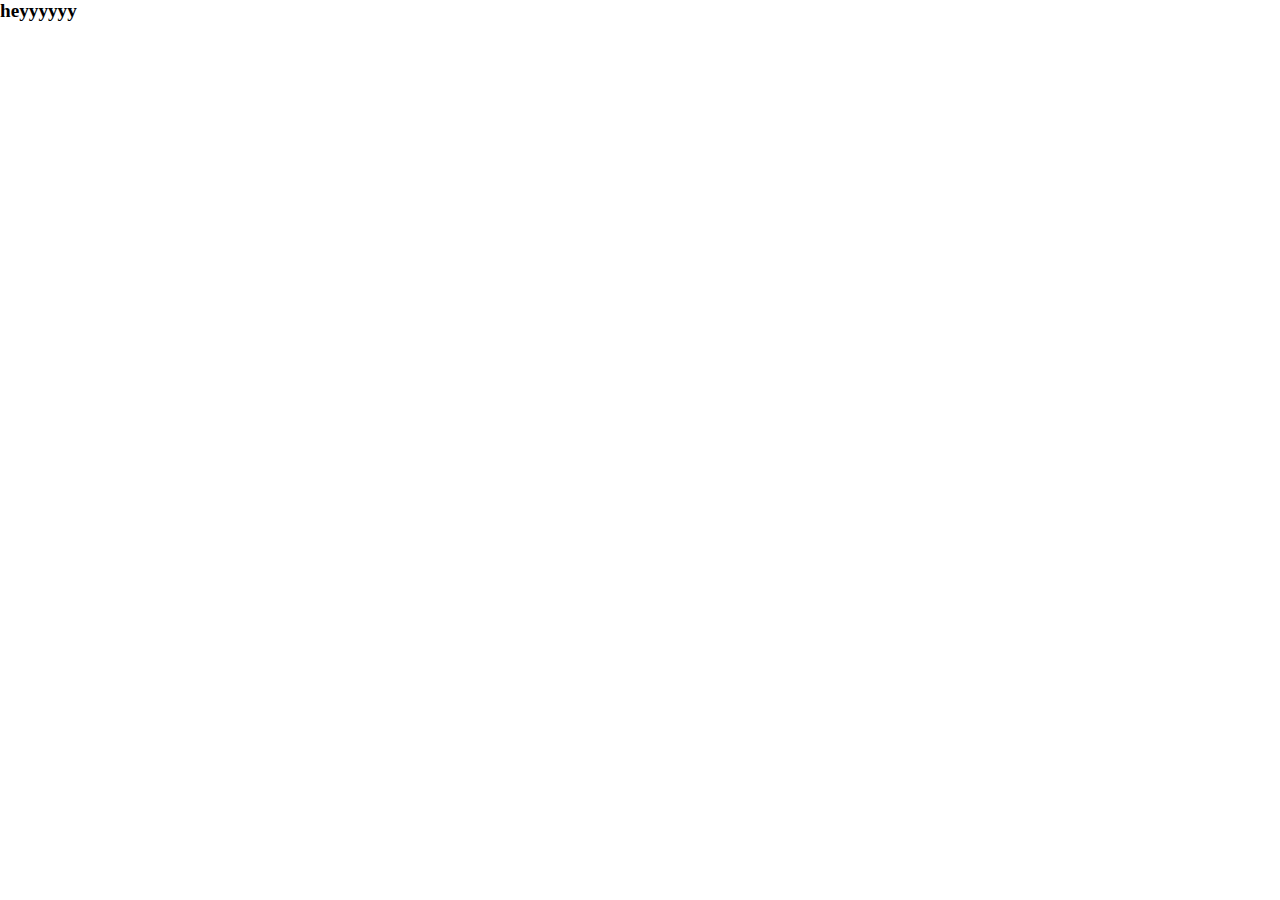
==== index.html @ 61428cb6 "creating HealthPro pages and adding the css reset styling" ====
<!DOCTYPE html>
<html lang="en">
<head>
  <meta charset="UTF-8">
  <meta name="viewport" content="width=device-width, initial-scale=1.0">
  <title>HealthPro</title>
  <link rel="stylesheet" href="./css/styles.css">
</head>
<body>
  <h1>heyyyyyy</h1>
</body>
</html>
---- css/styles.css ----
*,
*::before,
*::after{
    margin: 0;
    padding: 0;
    box-sizing: border-box;
}
:root{
  --background-color:#ffffff;
  --text-color:#000000;
  --font-family:"sans-serif";
  --font-weight:bold;
  --list-style-type:none;
  --text-align:center;
  --font-size:1.2rem;
  text-decoration: none;
}
html{
  scroll-behavior: smooth;
}
body{
  background-color: var(--background-color);
  color: var(--text-color);
  font-family: var(--font-family);
  font-family:sans-serif;
}
img{
  max-width: 100%;
  height: auto;
}
ul{
  list-style: none;
}
a{
  text-decoration: none;
  color: inherit;
}
h1,
h2,
h3,
h4,
h5,
h6{
  font-weight: var(--font-weight);
  font-family: var(--font-family);
  font-size: var(--font-size);
}
.container{
  width: 90%;
  margin: 0 auto;
}
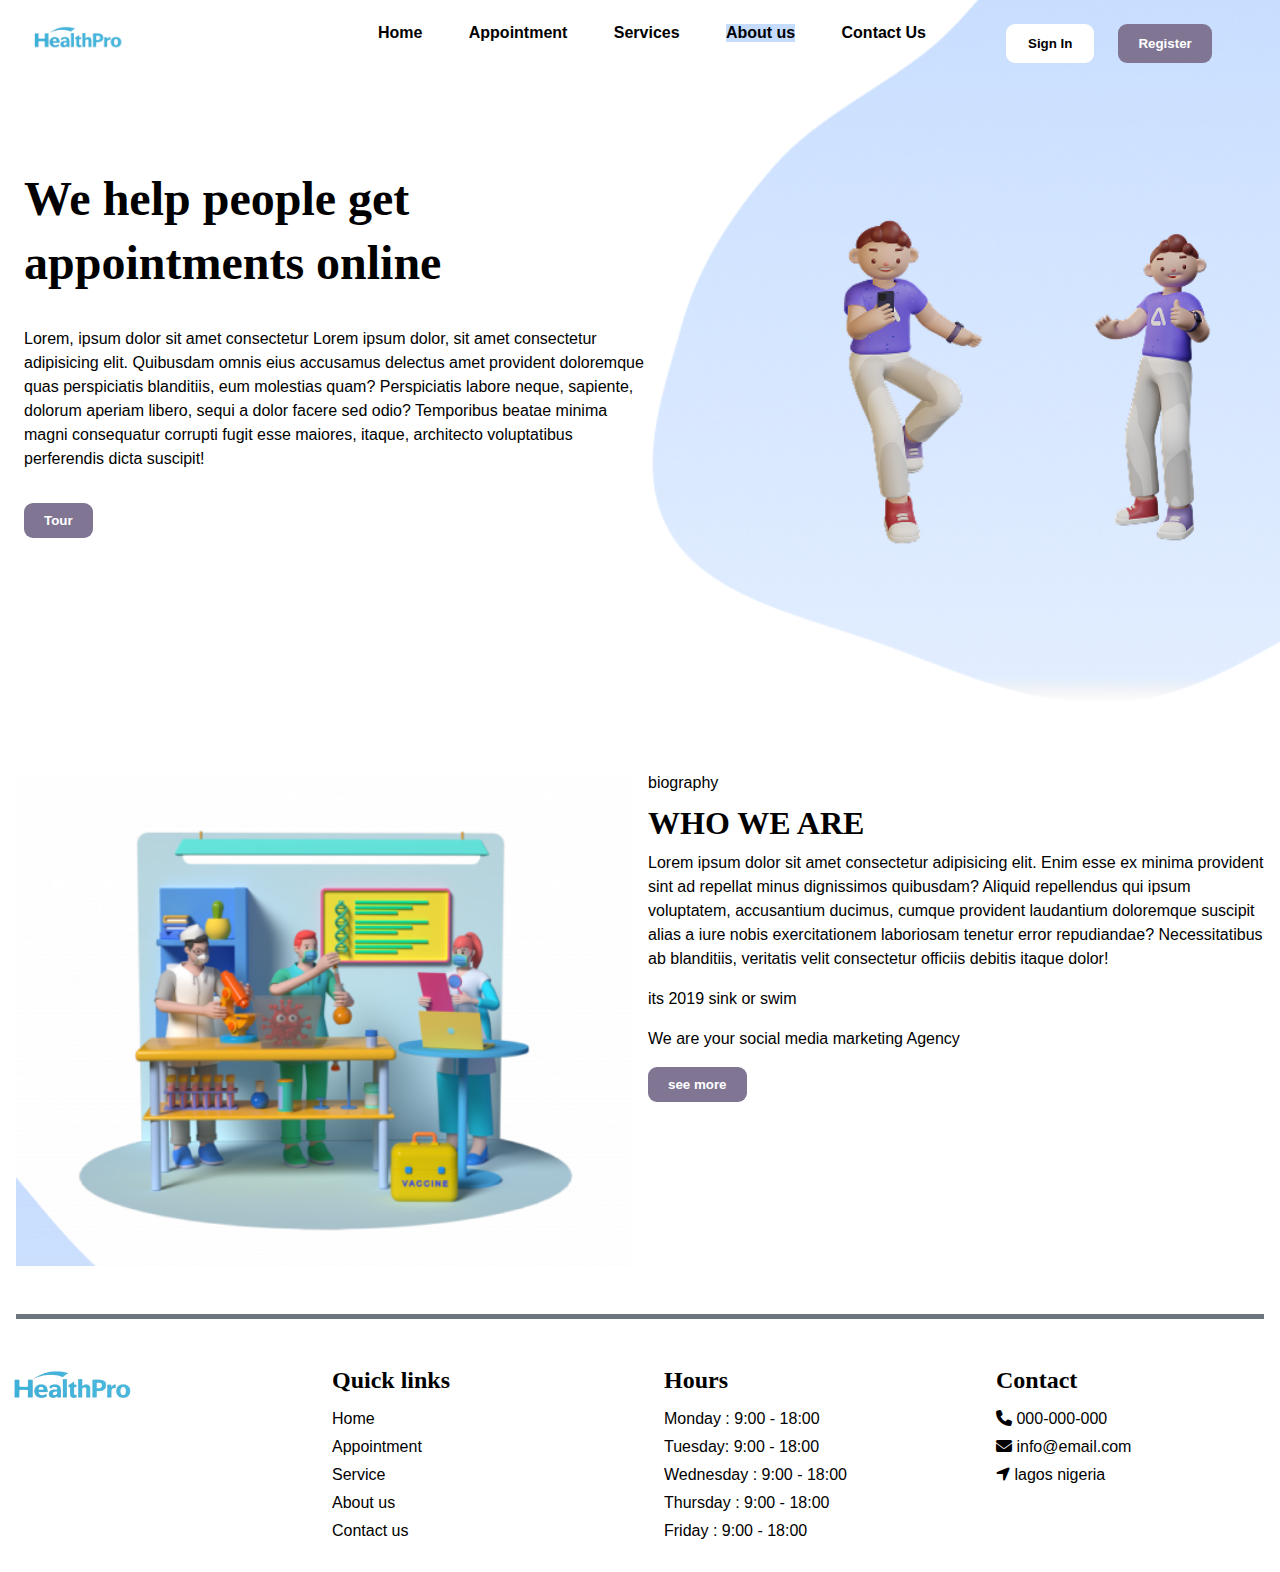
==== commit 20453175: "creating home page" ====
--- a/index.html
+++ b/index.html
@@ -1,12 +1,141 @@
 <!DOCTYPE html>
 <html lang="en">
-<head>
-  <meta charset="UTF-8">
-  <meta name="viewport" content="width=device-width, initial-scale=1.0">
-  <title>HealthPro</title>
-  <link rel="stylesheet" href="./css/styles.css">
-</head>
-<body>
-  <h1>heyyyyyy</h1>
-</body>
-</html>+  <head>
+    <meta charset="UTF-8" />
+    <meta name="viewport" content="width=device-width, initial-scale=1.0" />
+    <meta
+      name="description"
+      content="This is an online platform that connects patients with doctors. Patients can book appointments with doctors and get prescriptions online."
+    />
+    <title>HealthPro</title>
+    <link rel="stylesheet" href="./css/styles.css" />
+    <link
+      rel="stylesheet"
+      href="https://cdnjs.cloudflare.com/ajax/libs/font-awesome/6.7.2/css/all.min.css"
+      integrity="sha512-Evv84Mr4kqVGRNSgIGL/F/aIDqQb7xQ2vcrdIwxfjThSH8CSR7PBEakCr51Ck+w+/U6swU2Im1vVX0SVk9ABhg=="
+      crossorigin="anonymous"
+      referrerpolicy="no-referrer"
+    />
+  </head>
+  <body>
+    <!-- Navigation bar -->
+    <section class="first-container">
+      <section class="logo-container">
+        <img src="./images/healthPro-logo.png" alt="" />
+      </section>
+      <section class="navigation-container">
+        <ul>
+          <a href="./index.html"><li>Home</li></a>
+          <a href="./appointment.html"><li>Appointment</li></a>
+          <a href="./services.html"><li>Services</li></a>
+          <a href="./aboutUs.html">
+            <li class="Aboutus-container">About us</li></a
+          >
+          <a href="./contactUs.html"><li>Contact Us</li></a>
+        </ul>
+      </section>
+      <section class="nav-button">
+        <button class="login-button">Sign In</button>
+        <button class="register-button">Register</button>
+      </section>
+    </section>
+    <!-- Navigation bar -->
+    <!-- Hero section -->
+    <section class="second-container">
+      <section class="left-container">
+        <section class="head-text">
+          <h1>We help people get appointments online</h1>
+        </section>
+        <section class="paragraph-text">
+          <p>
+            Lorem, ipsum dolor sit amet consectetur Lorem ipsum dolor, sit amet
+            consectetur adipisicing elit. Quibusdam omnis eius accusamus
+            delectus amet provident doloremque quas perspiciatis blanditiis, eum
+            molestias quam? Perspiciatis labore neque, sapiente, dolorum aperiam
+            libero, sequi a dolor facere sed odio? Temporibus beatae minima
+            magni consequatur corrupti fugit esse maiores, itaque, architecto
+            voluptatibus perferendis dicta suscipit!
+          </p>
+        </section>
+
+        <button>Tour</button>
+      </section>
+      <section class="right-container">
+        <section class="right-1">
+          <img src="./images/Vector (1).png" alt="" />
+        </section>
+        <section class="right-2">
+          <div class="right-2-img-1">
+            <img src="./images/left--.png" alt="" />
+          </div>
+          <div class="right-2-img-2">
+            <img src="./images/right--.png" alt="" />
+          </div>
+        </section>
+      </section>
+    </section>
+
+    <!-- Hero section -->
+
+    <!-- Biography section -->
+    <section class="third-container">
+      <section class="third-left">
+        <img src="./images/biography-3.png" alt="" />
+      </section>
+      <section class="third-right">
+        <section class="right-texts">
+          <p>biography</p>
+          <h2>WHO WE ARE</h2>
+          <p>
+            Lorem ipsum dolor sit amet consectetur adipisicing elit. Enim esse
+            ex minima provident sint ad repellat minus dignissimos quibusdam?
+            Aliquid repellendus qui ipsum voluptatem, accusantium ducimus,
+            cumque provident laudantium doloremque suscipit alias a iure nobis
+            exercitationem laboriosam tenetur error repudiandae? Necessitatibus
+            ab blanditiis, veritatis velit consectetur officiis debitis itaque
+            dolor!
+          </p>
+          <p>its 2019 sink or swim</p>
+          <p>We are your social media marketing Agency</p>
+        </section>
+        <button>see more</button>
+      </section>
+    </section>
+    <!-- Biography section -->
+
+    <!-- footer -->
+    <section class="fourth-container">
+      <section class="fourth-1">
+        <img src="./images/healthPro-logo.png" alt="" />
+      </section>
+      <section class="fourth-2">
+        <h3>Quick links</h3>
+        <ul>
+          <li>Home</li>
+          <li>Appointment</li>
+          <li>Service</li>
+          <li>About us</li>
+          <li>Contact us</li>
+        </ul>
+      </section>
+      <section class="fourth-3">
+        <h3>Hours</h3>
+        <ul>
+          <li>Monday : 9:00 - 18:00</li>
+          <li>Tuesday: 9:00 - 18:00</li>
+          <li>Wednesday : 9:00 - 18:00</li>
+          <li>Thursday : 9:00 - 18:00</li>
+          <li>Friday : 9:00 - 18:00</li>
+        </ul>
+      </section>
+      <section class="fourth-4">
+        <h3>Contact</h3>
+        <ul>
+          <li><i class="fa-solid fa-phone"></i> 000-000-000</li>
+          <li><i class="fa-solid fa-envelope"></i> info@email.com</li>
+          <li><i class="fa-solid fa-location-arrow"></i> lagos nigeria</li>
+        </ul>
+      </section>
+    </section>
+  </body>
+</html>
--- a/css/styles.css
+++ b/css/styles.css
@@ -1,37 +1,39 @@
 *,
 *::before,
-*::after{
-    margin: 0;
-    padding: 0;
-    box-sizing: border-box;
-}
-:root{
-  --background-color:#ffffff;
-  --text-color:#000000;
-  --font-family:"sans-serif";
-  --font-weight:bold;
-  --list-style-type:none;
-  --text-align:center;
-  --font-size:1.2rem;
+*::after {
+  margin: 0;
+  padding: 0;
+  box-sizing: border-box;
+}
+:root {
+  --background-color: #ffffff;
+  --text-color: #000000;
+  --font-family: "sans-serif";
+  --font-weight: bold;
+  --list-style-type: none;
+  --text-align: center;
+  --font-size: 1.2rem;
   text-decoration: none;
 }
-html{
+html {
   scroll-behavior: smooth;
 }
-body{
+body {
   background-color: var(--background-color);
   color: var(--text-color);
   font-family: var(--font-family);
-  font-family:sans-serif;
-}
-img{
-  max-width: 100%;
-  height: auto;
-}
-ul{
+  font-family: sans-serif;
+}
+
+img {
+  width: 100%;
+  height: 100%;
+  object-fit: cover;
+}
+ul {
   list-style: none;
 }
-a{
+a {
   text-decoration: none;
   color: inherit;
 }
@@ -40,12 +42,239 @@
 h3,
 h4,
 h5,
-h6{
+h6 {
   font-weight: var(--font-weight);
   font-family: var(--font-family);
   font-size: var(--font-size);
 }
-.container{
+button {
+  transition: all 200ms ease-in-out;
+  cursor: pointer;
+}
+.container {
   width: 90%;
   margin: 0 auto;
-}+}
+/* Navbar */
+.first-container {
+  margin-top: 1.5rem;
+  margin-left: 1.5rem;
+  display: flex;
+  gap: 5rem;
+  z-index: 1;
+  position: relative;
+}
+.logo-container {
+  flex: 1;
+}
+.logo-container img {
+  width: fit-content;
+  height: 30px;
+}
+.navigation-container {
+  flex: 2;
+}
+.navigation-container ul {
+  display: flex;
+  justify-content: space-between;
+  gap: 1rem;
+}
+.navigation-container ul li {
+  font-weight: bold;
+}
+.Aboutus-container {
+  background-color: #c5dcff;
+}
+.nav-button {
+  display: flex;
+  gap: 1.5rem;
+  border: none;
+  flex: 1;
+}
+
+.login-button {
+  padding: 10px 20px;
+  border-radius: 9px;
+  border: solid white 2px;
+  background-color: white;
+  font-weight: bold;
+}
+
+.login-button:hover {
+  transform: scale(1.1);
+}
+.register-button {
+  padding: 10px 20px;
+  border-radius: 9px;
+  border: none;
+  background-color: #807593;
+  color: white;
+  font-weight: bold;
+}
+
+.register-button:hover {
+  transform: scale(1.1);
+}
+/* navbar ending*/
+
+/* Header */
+.second-container {
+  display: flex;
+  justify-content: center;
+  align-items: center;
+  margin-left: 1.5rem;
+  position: relative;
+  top: -4rem;
+}
+.left-container {
+  flex: 1;
+  display: flex;
+  flex-direction: column;
+  gap: 2rem;
+  justify-content: center;
+  flex-wrap: wrap;
+}
+.head-text h1 {
+  font-size: 3rem;
+  font-weight: bold;
+  line-height: 4rem;
+}
+.paragraph-text p {
+  line-height: 1.5rem;
+}
+.left-container button {
+  max-width: fit-content;
+  padding: 10px 20px;
+  border-radius: 9px;
+  border: none;
+  background-color: #807593;
+  color: white;
+  font-weight: bold;
+}
+.left-container button:hover {
+  transform: scale(1.1);
+}
+
+.right-container {
+  flex: 1;
+}
+.right-1 {
+}
+.right-1 img {
+  max-width: 100%;
+  height: 100%;
+}
+.right-2 {
+  display: flex;
+  position: absolute;
+  bottom: 10rem;
+  right: 2rem;
+}
+.right-2-img-1 {
+  flex: 1;
+}
+.right-2-img-2 {
+  flex: 1;
+}
+/*header ending*/
+
+/* biography section*/
+.third-container {
+  display: flex;
+  gap: 1rem;
+  margin: 0 1rem;
+  justify-content: center;
+  border-bottom: #6c757d 5px solid;
+  padding-bottom: 3rem;
+}
+.third-left {
+  flex: 1;
+}
+.third-left img {
+  width: 100%;
+  height: 100%;
+}
+.third-right {
+  flex: 1;
+  display: flex;
+  flex-direction: column;
+  line-height: 1.5rem;
+  gap: 1rem;
+}
+.right-texts {
+  display: flex;
+  flex-direction: column;
+  gap: 1rem;
+}
+.right-texts h2 {
+  font-size: 2rem;
+  font-weight: bold;
+}
+.third-right button {
+  padding: 10px 20px;
+  border-radius: 9px;
+  border: none;
+  background-color: #807593;
+  color: white;
+  font-weight: bold;
+  max-width: fit-content;
+}
+.third-right button:hover {
+  transform: scale(1.1);
+}
+/*biography ending*/
+
+/* footer */
+.fourth-container {
+  display: flex;
+  gap: 3rem;
+  margin-top: 3rem;
+  margin-bottom: 2rem;
+}
+.fourth-1 {
+  flex: 1;
+  display: flex;
+}
+.fourth-1 img {
+  width: fit-content;
+  height: 40px;
+}
+.fourth-2 {
+  flex: 1;
+}
+.fourth-2 h3 {
+  font-size: 1.5rem;
+  font-weight: bold;
+  margin-bottom: 1rem;
+}
+.fourth-2 ul {
+  display: flex;
+  flex-direction: column;
+  gap: 10px;
+}
+.fourth-3 {
+  flex: 1;
+}
+.fourth-3 h3 {
+  font-size: 1.5rem;
+  font-weight: bold;
+  margin-bottom: 1rem;
+}
+.fourth-3 ul {
+  display: flex;
+  flex-direction: column;
+  gap: 10px;
+}
+.fourth-4 {
+  flex: 1;
+}
+.fourth-4 h3 {
+  font-size: 1.5rem;
+  font-weight: bold;
+  margin-bottom: 1rem;
+}
+.fourth-4 ul {
+  display: flex;
+  flex-direction: column;
+  gap: 10px;
+}
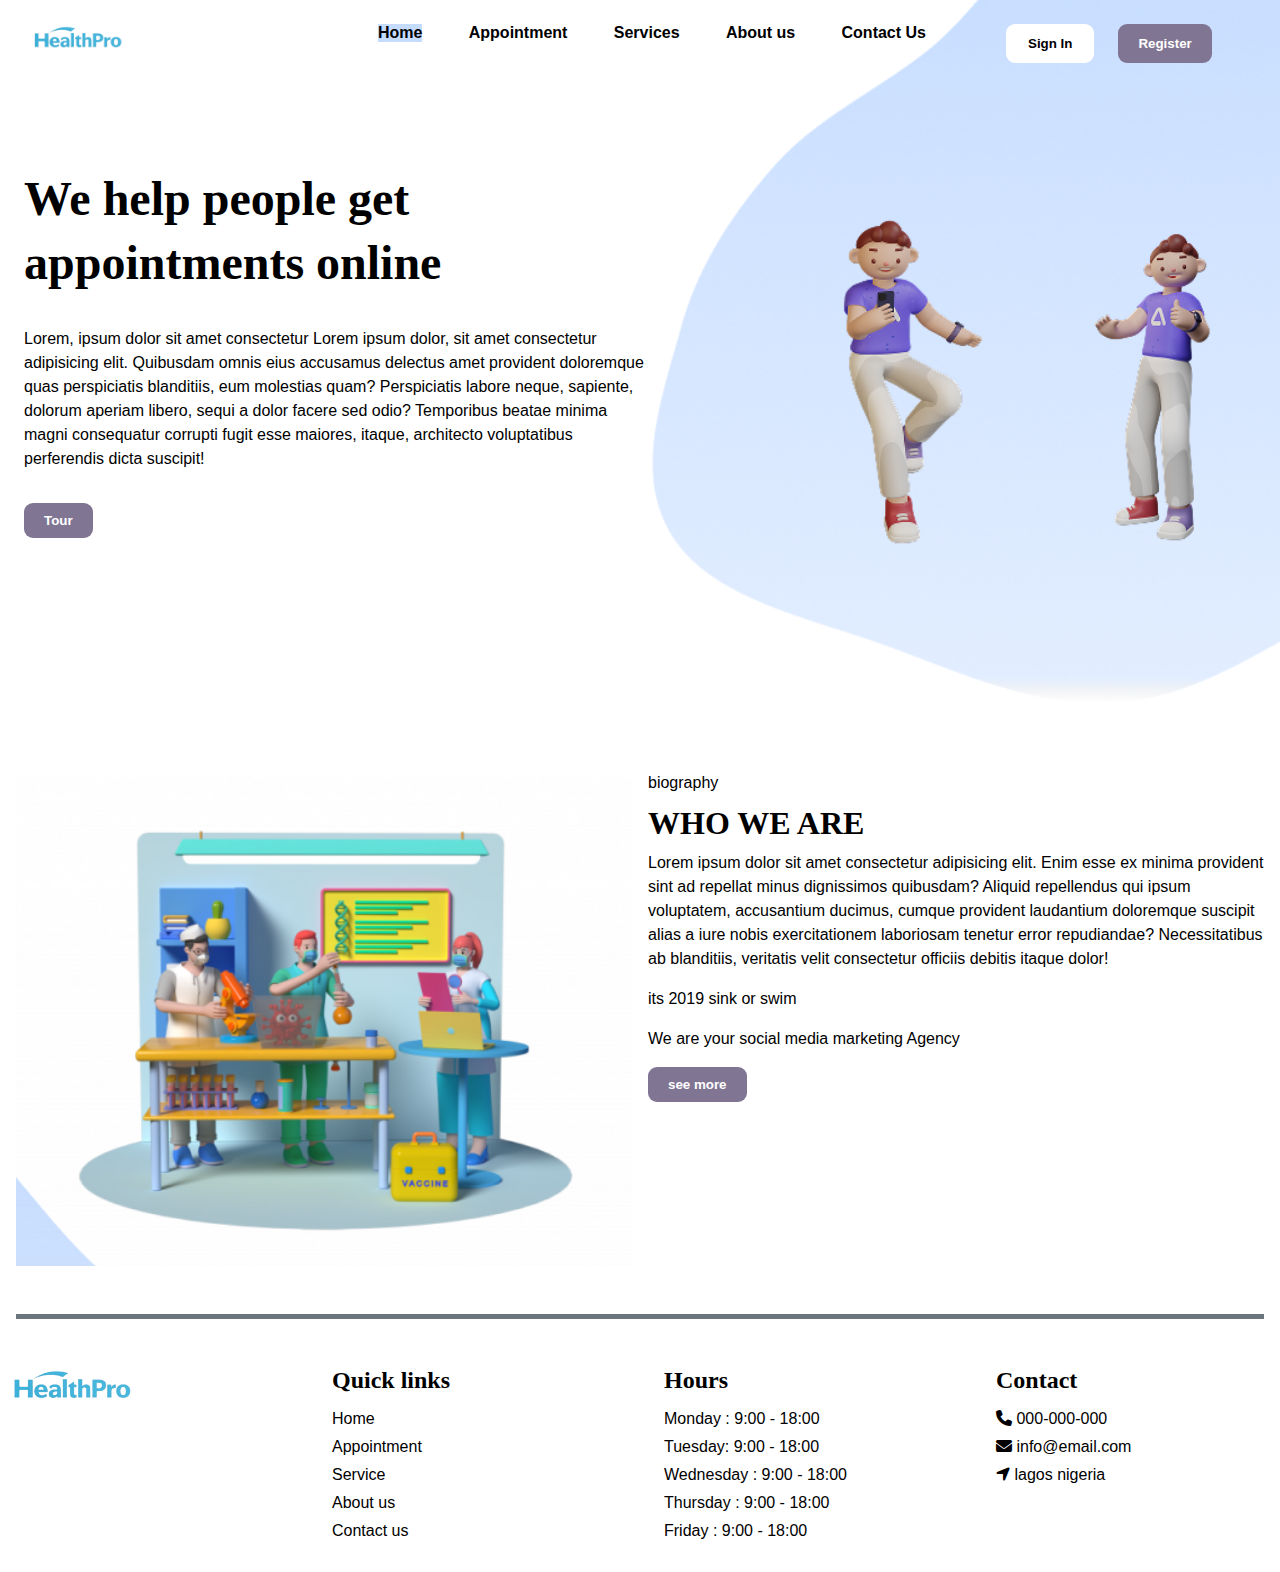
==== commit a3f01f1f: "adding some changes" ====
--- a/index.html
+++ b/index.html
@@ -25,11 +25,10 @@
       </section>
       <section class="navigation-container">
         <ul>
-          <a href="./index.html"><li>Home</li></a>
+          <a href="./index.html"><li class="Home-container">Home</li></a>
           <a href="./appointment.html"><li>Appointment</li></a>
           <a href="./services.html"><li>Services</li></a>
-          <a href="./aboutUs.html">
-            <li class="Aboutus-container">About us</li></a
+          <a href="./aboutUs.html"> <li >About us</li></a
           >
           <a href="./contactUs.html"><li>Contact Us</li></a>
         </ul>
@@ -62,14 +61,14 @@
       </section>
       <section class="right-container">
         <section class="right-1">
-          <img src="./images/Vector (1).png" alt="" />
+          <img src="./images/Vector.png" alt="" />
         </section>
         <section class="right-2">
           <div class="right-2-img-1">
-            <img src="./images/left--.png" alt="" />
+            <img src="./images/left.png" alt="" />
           </div>
           <div class="right-2-img-2">
-            <img src="./images/right--.png" alt="" />
+            <img src="./images/right.png" alt="" />
           </div>
         </section>
       </section>
--- a/css/styles.css
+++ b/css/styles.css
@@ -82,7 +82,7 @@
 .navigation-container ul li {
   font-weight: bold;
 }
-.Aboutus-container {
+.Home-container {
   background-color: #c5dcff;
 }
 .nav-button {
